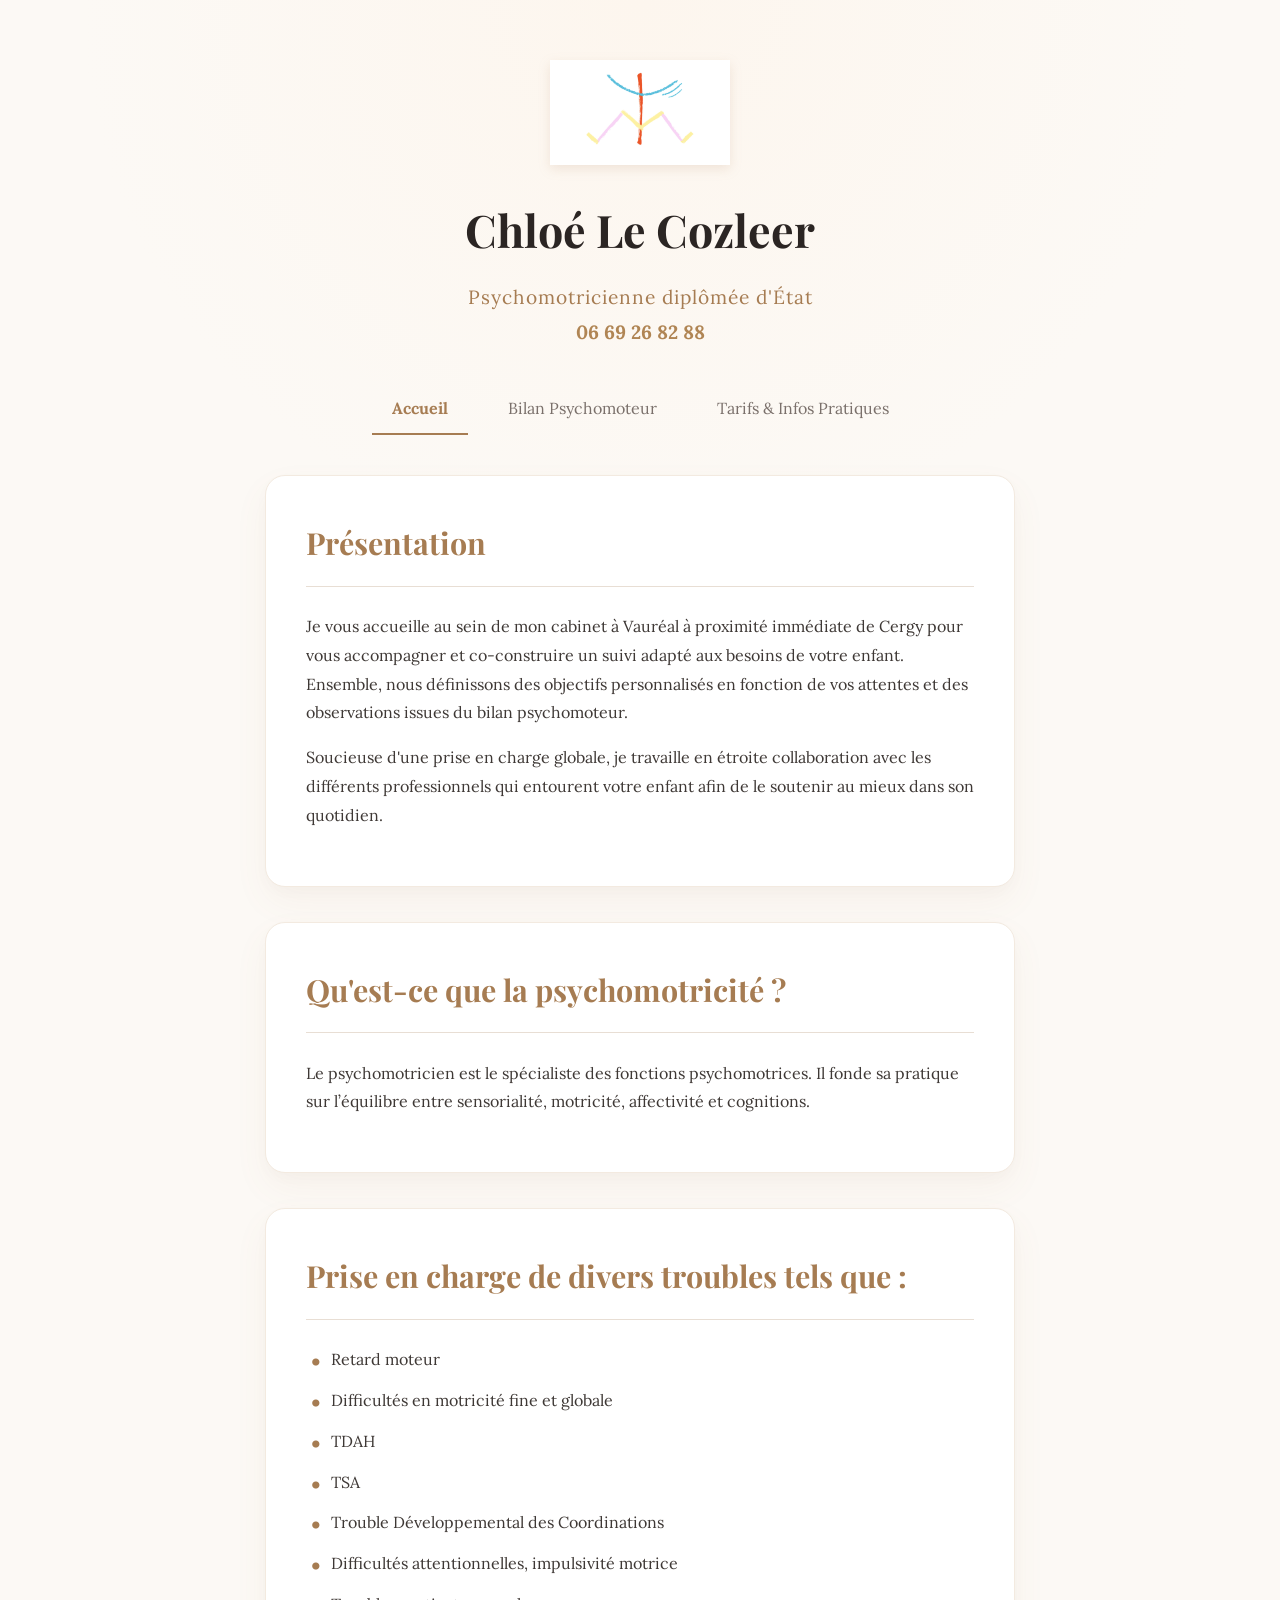
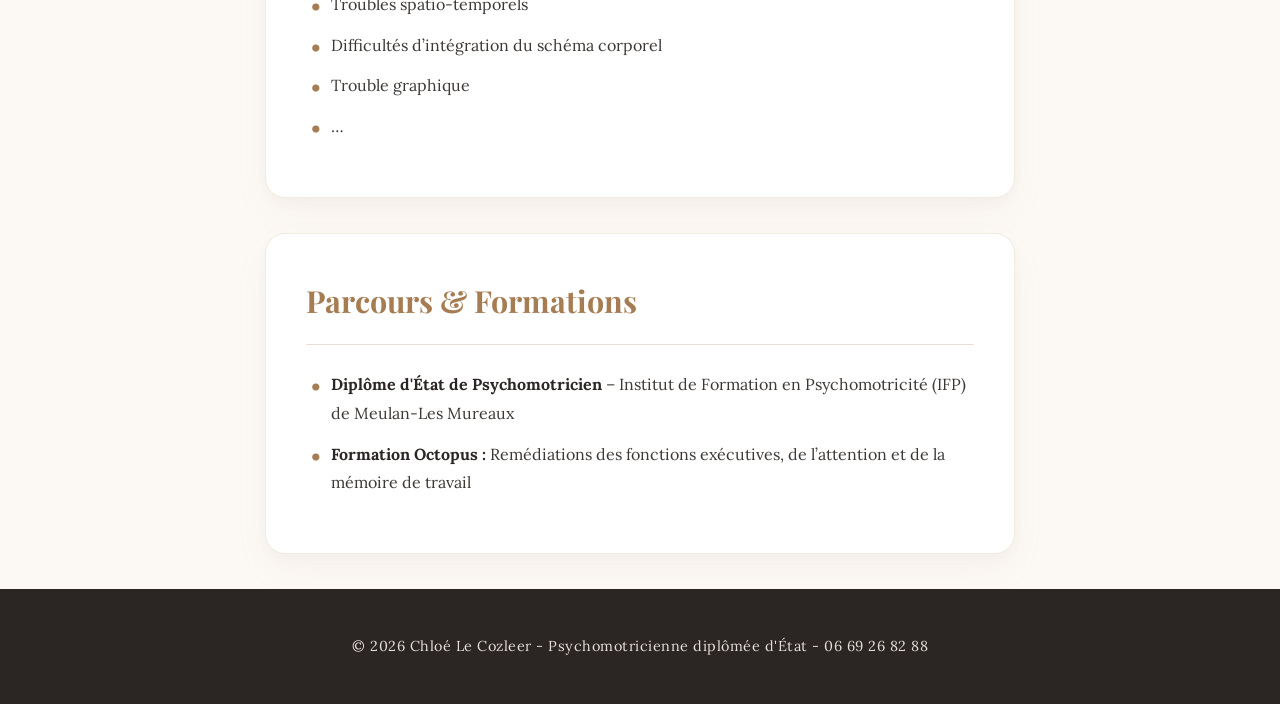
==== index.html @ 37ab1162 "Fix mise en page et couleur sous-titre marron" ====
<!DO<!DOCTYPE html>
<html lang="fr">
<head>
    <meta name="google-site-verification" content="2UbYnT7VxaIxKfIKQQqd62Ede_KK1w4dl-s7Bmy8FMI" />
    <meta charset="UTF-8">
    <meta name="viewport" content="width=device-width, initial-scale=1.0">
    <title>Chloé Le Cozleer - Psychomotricienne D.E.</title>
    <link href="https://fonts.googleapis.com/css2?family=Playfair+Display:wght@400;700&family=Lora:wght@400;700&display=swap" rel="stylesheet">
    <link rel="stylesheet" href="style.css">
</head>
<body>

    <header>
        <img src="IMG_3627.png" alt="Logo Chloé Le Cozleer" class="site-logo">
        <h1>Chloé Le Cozleer</h1>
        <p>Psychomotricienne diplômée d'État</p>
        <a href="tel:0669268288" class="telephone-lien-haut">06 69 26 82 88</a>
        
        <!-- Le menu de navigation -->
        <nav class="navigation-menu">
            <a href="index.html" class="nav-link active">Accueil</a>
            <a href="bilan.html" class="nav-link">Bilan Psychomoteur</a>
            <a href="infos.html" class="nav-link">Tarifs & Infos Pratiques</a>
        </nav>
    </header>

    <!-- Section Présentation (Bulle 1) -->
        <section id="accueil">
            <h2>Présentation</h2>
            <p>Je vous accueille au sein de mon cabinet à Vauréal à proximité immédiate de Cergy pour vous accompagner et co-construire un suivi adapté aux besoins de votre enfant. Ensemble, nous définissons des objectifs personnalisés en fonction de vos attentes et des observations issues du bilan psychomoteur.</p>
            <p>Soucieuse d'une prise en charge globale, je travaille en étroite collaboration avec les différents professionnels qui entourent votre enfant afin de le soutenir au mieux dans son quotidien.</p>
        </section>

        <!-- Section Qu'est-ce que la psychomotricité (Bulle 2) -->
        <section id="definition">
            <h2>Qu'est-ce que la psychomotricité ?</h2>
            <p>Le psychomotricien est le spécialiste des fonctions psychomotrices. Il fonde sa pratique sur l’équilibre entre sensorialité, motricité, affectivité et cognitions.</p>
            <!-- Si tu as d'autres paragraphes ici pour la définition, ils vont juste en dessous -->
        </section>

        <section id="troubles">
            <h2>Prise en charge de divers troubles tels que :</h2>
            <ul>
                <li>Retard moteur</li>
                <li>Difficultés en motricité fine et globale</li>
                <li>TDAH</li>
                <li>TSA</li>
                <li>Trouble Développemental des Coordinations</li>
                <li>Difficultés attentionnelles, impulsivité motrice</li>
                <li>Troubles spatio-temporels</li>
                <li>Difficultés d’intégration du schéma corporel</li>
                <li>Trouble graphique</li>
                <li>…</li>
            </ul>
        </section>

        <section id="formations">
            <h2>Parcours & Formations</h2>
            <ul>
                <li><strong>Diplôme d'État de Psychomotricien</strong> – Institut de Formation en Psychomotricité (IFP) de Meulan-Les Mureaux</li>
                <li><strong>Formation Octopus :</strong> Remédiations des fonctions exécutives, de l’attention et de la mémoire de travail</li>
            </ul>
        </section>
    </main>
    <footer>
        <p>© 2026 Chloé Le Cozleer - Psychomotricienne diplômée d'État - 06 69 26 82 88</p>
    </footer>

</body>
</html>
---- style.css ----
/* ==========================================================================
   CSS COMPLET ET NETTOYÉ - CHLOÉ LE COZLEER
   ========================================================================== */

/* --- 1. Style Général & Variables (Le fond et la police) --- */
body {
    font-family: 'Lora', serif; /* Police douce pour le texte */
    line-height: 1.8;
    background-color: #fcf9f5; /* Fond crème doux et chaleureux */
    color: #3e3835; /* Brun très foncé pour adoucir le noir brut */
    margin: 0;
    padding: 0;
}

/* --- 2. En-tête (Header) --- */
header {
    text-align: center;
    padding: 60px 20px 40px 20px;
    background: radial-gradient(circle at top, #fdf6ee 0%, transparent 70%); /* Léger halo lumineux */
}

.site-logo {
    max-width: 180px;
    height: auto;
    margin-bottom: 25px;
    filter: drop-shadow(0 4px 6px rgba(166, 124, 82, 0.15)); /* Ombre douce sous le logo */
}

header h1 {
    font-family: 'Playfair Display', serif; /* Police élégante pour le nom */
    margin: 0;
    color: #2b2523; /* Brun très sombre */
    font-size: 2.8em;
    font-weight: 700;
}

header p {
    margin: 10px 0 0 0;
    font-size: 1.2em;
    color: #a67c52; /* Ton terre cuite de ta carte de visite */
    font-weight: 400;
    letter-spacing: 1px;
}

/* --- 3. Menu de Navigation --- */
.navigation-menu {
    margin-top: 35px;
}

.nav-link {
    display: inline-block;
    color: #7a706b; /* Gris-brun doux */
    text-decoration: none;
    padding: 10px 20px;
    margin: 0 8px;
    font-family: 'Lora', serif;
    font-weight: normal;
    border-bottom: 2px solid transparent; /* Prépare le trait du dessous */
    transition: all 0.3s ease;
}

.nav-link:hover {
    color: #a67c52; /* Passe en terre cuite au survol */
}

.nav-link.active {
    color: #a67c52;
    font-weight: bold;
    border-bottom: 2px solid #a67c52; /* Trait terre cuite sous la page active */
}

/* --- 4. Conteneur principal (Main) --- */
main {
    max-width: 850px; /* Largeur de lecture confortable */
    margin: 0 auto 80px auto; /* Centre la page et laisse de l'espace en bas */
    padding: 0 20px;
}

/* --- 5. Sections (Les "Bulles" de contenu) --- */
section {
    background: #ffffff !important; /* Force le fond blanc de la bulle */
    padding: 40px;
    margin: 0 auto 35px auto !important; /* Centre la bulle et crée l'espace en dessous */
    border-radius: 20px;
    box-shadow: 0 15px 35px rgba(166, 124, 82, 0.06), 0 5px 15px rgba(0, 0, 0, 0.02) !important; /* Recrée l'ombre */
    border: 1px solid #f3eae0;
    max-width: 750px; /* Une largeur parfaite, ni trop large ni trop serrée */
    box-sizing: border-box;
}14


/* Style spécifique pour la section Tarifs pour la démarquer légèrement */
#tarifs {
    background-color: #fdfaf7; /* Fond très légèrement rosé/crème */
    border: 1px solid #ebdcd0;
}

h2 {
    font-family: 'Playfair Display', serif;
    color: #a67c52; /* Terre cuite pour les titres */
    border-bottom: 1px solid #e8ded4; /* Trait de séparation fin */
    padding-bottom: 15px;
    margin-top: 0;
    font-size: 1.9em;
}

/* --- 6. Personnalisation des listes (Puces élégantes) --- */
ul {
    padding-left: 15px;
}

li {
    margin-bottom: 12px;
}

/* Remplace les puces rondes noires par des points terre cuite */
section ul {
    list-style: none;
    padding-left: 0;
}

section ul li {
    position: relative;
    padding-left: 25px;
}

section ul li::before {
    content: "•"; /* Le caractère de la puce */
    color: #a67c52; /* Couleur terre cuite */
    font-size: 1.5em;
    position: absolute;
    left: 5px;
    top: -4px; /* Ajuste la hauteur de la puce */
}

/* --- 7. Page Infos Pratiques : Grid et Horaires --- */
.pratique-grid {
    display: grid;
    grid-template-columns: 1fr 1fr; /* Deux colonnes égales */
    gap: 40px;
}

/* Adaptation pour les téléphones */
@media (max-width: 600px) {
    .pratique-grid {
        grid-template-columns: 1fr; /* Une seule colonne sur mobile */
        gap: 20px;
    }
}

/* Encadré stylisé pour les horaires */
.horaires-box {
    background: #fdfbf9;
    border-left: 3px solid #a67c52; /* Trait décoratif à gauche */
    padding: 20px;
    border-radius: 0 15px 15px 0;
}

.horaires-list {
    list-style: none !important; /* Enlève les puces ici */
    padding-left: 0 !important;
    margin-top: 15px;
}

.horaires-list li {
    display: flex;
    justify-content: space-between; /* Aligne jour à gauche, heures à droite */
    padding-left: 0 !important;
    border-bottom: 1px dashed #eedfd3; /* Petite ligne pointillée */
    padding-bottom: 5px;
    font-size: 0.95em;
}

/* S'assure qu'aucune puce n'apparaît dans les horaires */
.horaires-list li::before {
    display: none !important;
}

/* --- 8. Éléments interactifs et Boutons --- */
strong {
    color: #2b2523; /* Plus sombre pour faire ressortir le gras */
}

/* Petit encadré pour l'info de paiement */
.paiement-info {
    font-size: 0.95em;
    background: #f4ece4;
    padding: 10px 15px;
    border-radius: 8px;
    display: inline-block;
}

/* Zone qui contient les deux boutons */
.action-buttons {
    text-align: center;
    margin-top: 35px;
    display: flex;
    justify-content: center;
    gap: 20px;
    flex-wrap: wrap; /* Empile les boutons sur mobile */
}

/* LE BOUTON PRINCIPAL : Liste d'attente (Plein Terre Cuite) */
.btn-attente {
    display: inline-block;
    background-color: #a67c52; /* Terre cuite de ta carte */
    color: white;
    padding: 16px 36px;
    text-decoration: none;
    border-radius: 30px;
    font-weight: bold;
    font-family: 'Lora', serif;
    box-shadow: 0 6px 20px rgba(166, 124, 82, 0.25); /* Ombre portée douce */
    transition: all 0.3s ease;
}

.btn-attente:hover {
    background-color: #8c633c; /* Plus foncé au survol */
    transform: translateY(-2px); /* Monte légèrement */
    box-shadow: 0 8px 25px rgba(166, 124, 82, 0.35); /* Ombre plus forte */
}

/* LE BOUTON SECONDAIRE : Doctolib (Contour seul) */
.btn-doctolib-secondaire {
    display: inline-block;
    background-color: transparent; /* Fond transparent */
    color: #a67c52; /* Texte terre cuite */
    border: 2px solid #a67c52; /* Bordure terre cuite */
    padding: 14px 32px; /* Un peu plus petit pour le contour */
    text-decoration: none;
    border-radius: 30px;
    font-weight: bold;
    font-family: 'Lora', serif;
    transition: all 0.3s ease;
}

.btn-doctolib-secondaire:hover {
    background-color: #fdf6ee; /* Léger fond crème au survol */
    transform: translateY(-2px);
}

/* --- 9. Pied de page (Footer) --- */
footer {
    background-color: #2b2523; /* Brun très foncé, élégant pour fermer le site */
    color: #e5deda; /* Texte clair */
    text-align: center;
    padding: 30px 20px;
    font-size: 0.9em;
    letter-spacing: 0.5px;
}/* Ce code s'applique uniquement aux écrans de moins de 768px (les téléphones) */
@media (max-width: 768px) {
    
    /* Force le site à ne pas dépasser en largeur */
    html, body {
        width: 100%;
        overflow-x: hidden;
    }

    /* Si tu as une structure en colonnes (ex: flexbox), on les empile verticalement */
    .container, .flex-container, section {
        flex-direction: column !important;
        padding: 15px !important;
    }

    /* On réduit la taille des gros titres pour qu'ils ne coupent pas */
    h1 {
        font-size: 1.8rem !important;
    }
    h2 {
        font-size: 1.5rem !important;
    }

    /* On ajuste les images pour qu'elles ne débordent pas */
    img {
        max-width: 100% !important;
        height: auto !important;
    }
}/* Retire le bleu moche de l'iPhone et applique ta propre couleur */
.telephone-lien-haut {
    color: #b08554 !important; /* Ton marron de sous-titre */
    text-decoration: none !important; /* Enlève le soulignement */
    font-size: 1.2rem; /* Aligne la taille avec tes autres sous-titres */
    font-weight: bold;
}.telephone-lien {
    color: #333333 !important; /* Ta couleur */
    text-decoration: none !important; /* Pas de soulignement */
    white-space: nowrap !important; /* 🔥 LA LIGNE MAGIQUE : Empêche le numéro de se couper en deux ! */
}
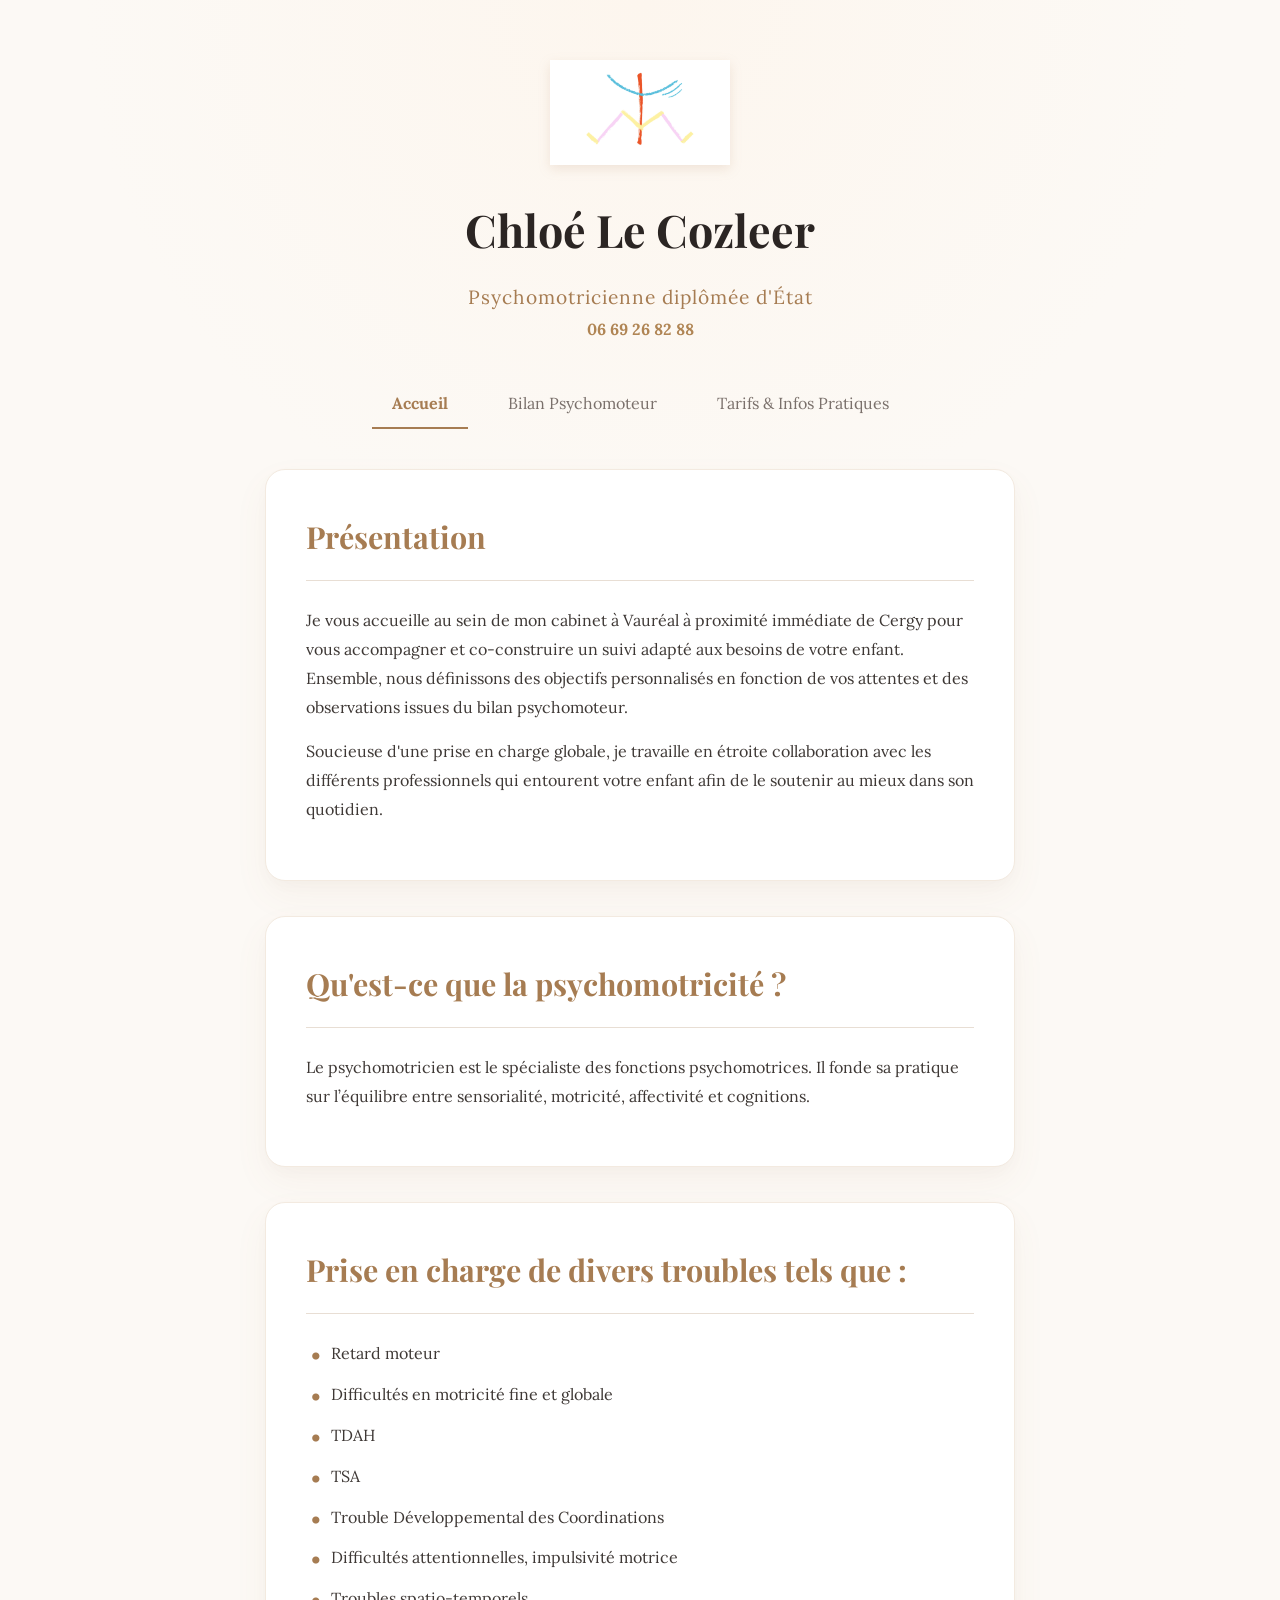
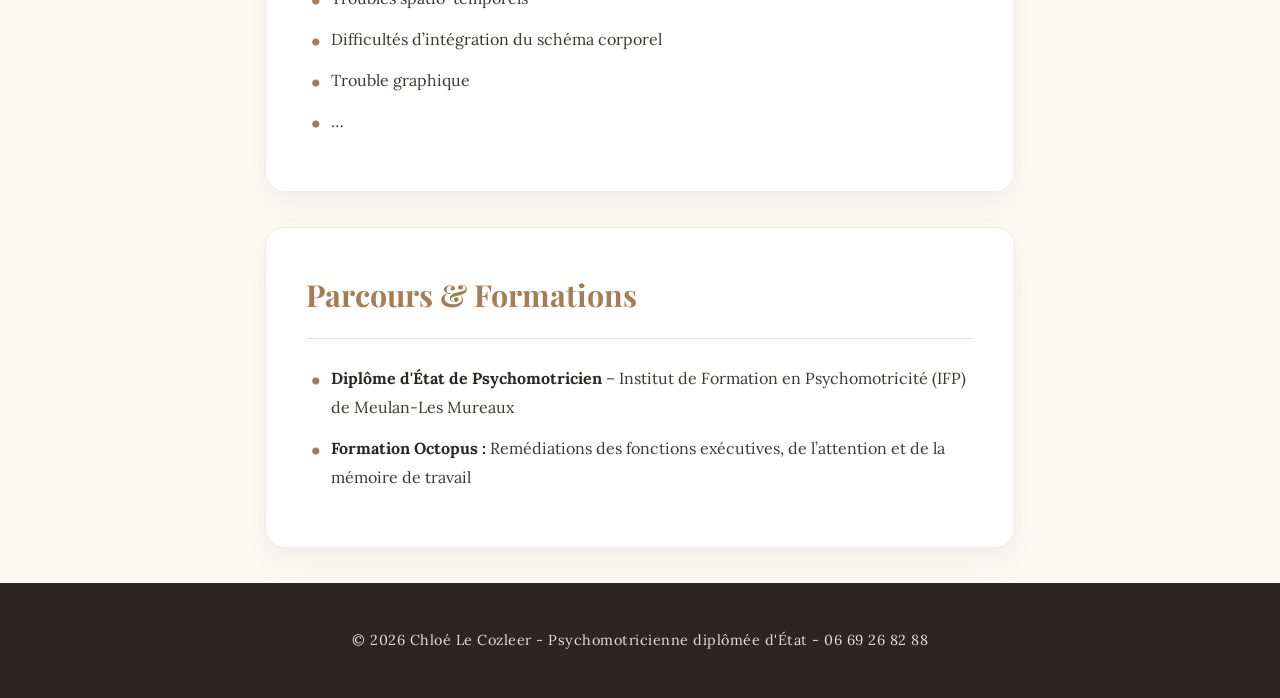
==== commit 144174a2: "Reparation design et numéros" ====
--- a/index.html
+++ b/index.html
@@ -14,7 +14,7 @@
         <img src="IMG_3627.png" alt="Logo Chloé Le Cozleer" class="site-logo">
         <h1>Chloé Le Cozleer</h1>
         <p>Psychomotricienne diplômée d'État</p>
-        <a href="tel:0669268288" class="telephone-lien-haut">06 69 26 82 88</a>
+        <a href="tel:0669268288" class="num-entete">06 69 26 82 88</a>
         
         <!-- Le menu de navigation -->
         <nav class="navigation-menu">
--- a/style.css
+++ b/style.css
@@ -276,13 +276,17 @@
         height: auto !important;
     }
 }/* Retire le bleu moche de l'iPhone et applique ta propre couleur */
-.telephone-lien-haut {
-    color: #b08554 !important; /* Ton marron de sous-titre */
-    text-decoration: none !important; /* Enlève le soulignement */
-    font-size: 1.2rem; /* Aligne la taille avec tes autres sous-titres */
-    font-weight: bold;
-}.telephone-lien {
-    color: #333333 !important; /* Ta couleur */
+/* Uniquement pour le numéro sous le titre principal */
+.num-entete {
+    color: #b08554 !important; /* Ton marron */
     text-decoration: none !important; /* Pas de soulignement */
-    white-space: nowrap !important; /* 🔥 LA LIGNE MAGIQUE : Empêche le numéro de se couper en deux ! */
+    font-weight: bold;
+}
+
+/* Uniquement pour le numéro du bas dans le texte de contact */
+.num-contact {
+    color: #333333 !important; /* Noir/Gris normal */
+    text-decoration: none !important;
+    white-space: nowrap !important; /* Empêche le numéro de se couper */
+}
 }
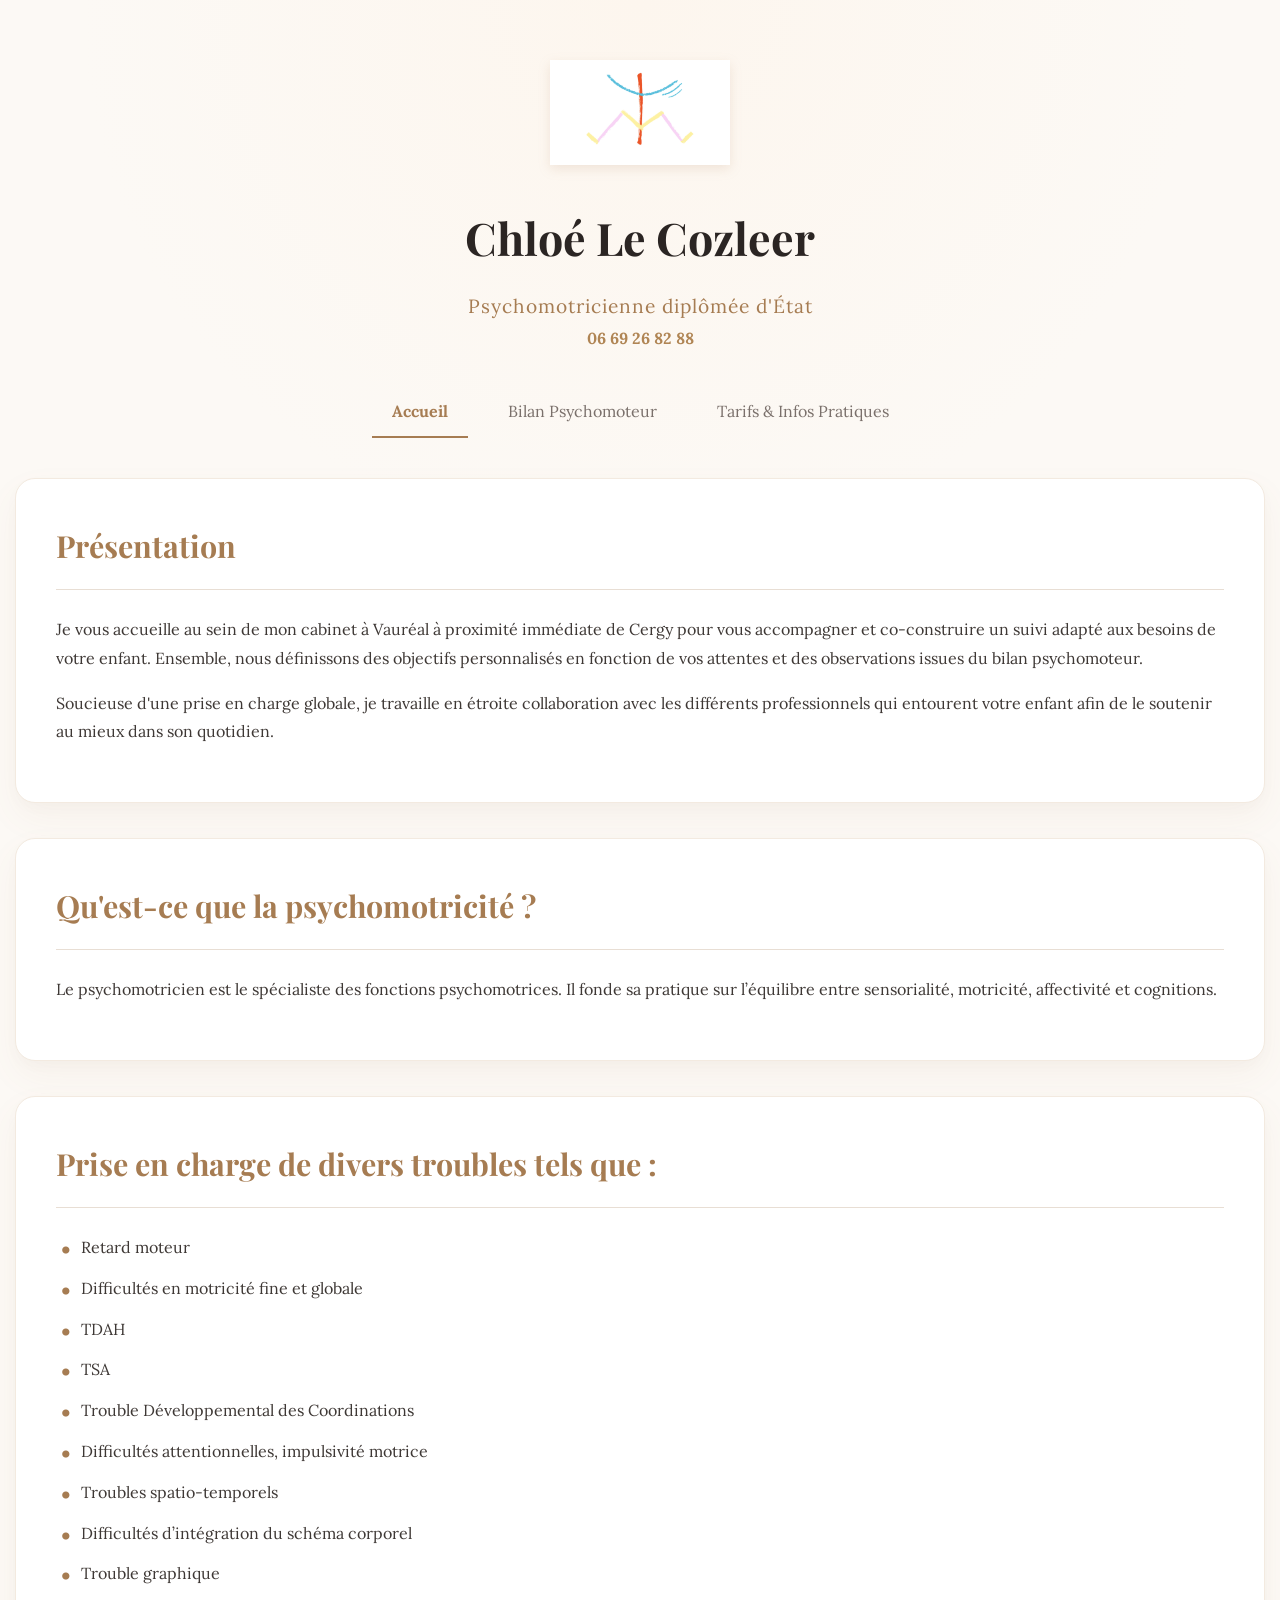
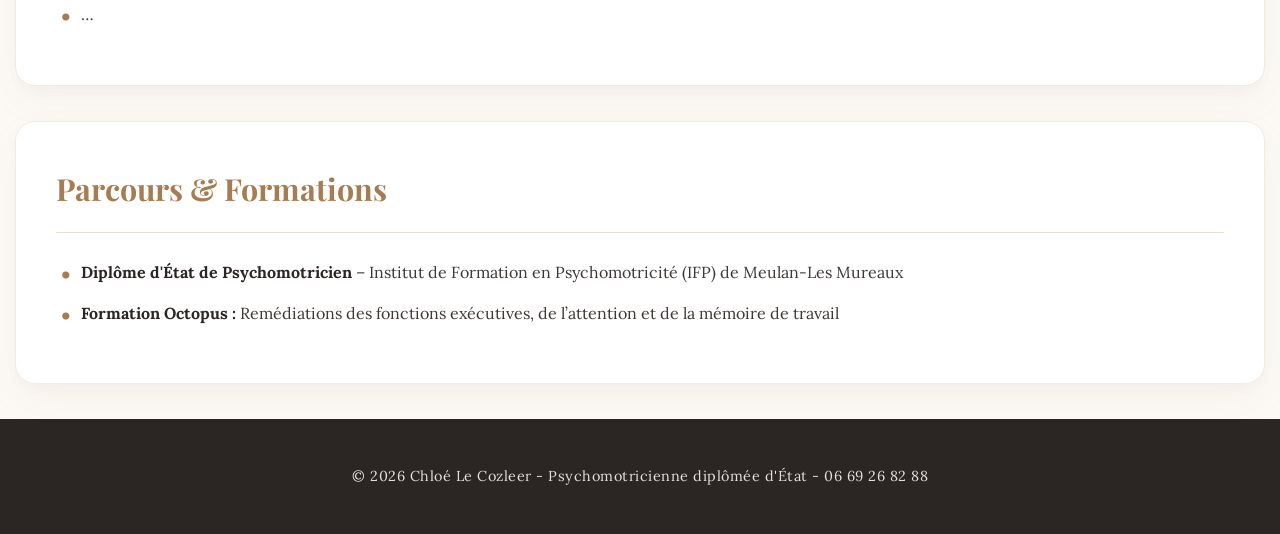
==== commit f2dd9b94: "Nettoyage et centrage complet de l'accueil" ====
--- a/index.html
+++ b/index.html
@@ -1,4 +1,4 @@
-<!DO<!DOCTYPE html>
+<!DOCTYPE html>
 <html lang="fr">
 <head>
     <meta name="google-site-verification" content="2UbYnT7VxaIxKfIKQQqd62Ede_KK1w4dl-s7Bmy8FMI" />
@@ -8,15 +8,14 @@
     <link href="https://fonts.googleapis.com/css2?family=Playfair+Display:wght@400;700&family=Lora:wght@400;700&display=swap" rel="stylesheet">
     <link rel="stylesheet" href="style.css">
 </head>
-<body>
-
+<body style="max-width: 100%; overflow-x: hidden; margin: 0; padding: 0; box-sizing: border-box;">
+    
     <header>
         <img src="IMG_3627.png" alt="Logo Chloé Le Cozleer" class="site-logo">
         <h1>Chloé Le Cozleer</h1>
         <p>Psychomotricienne diplômée d'État</p>
         <a href="tel:0669268288" class="num-entete">06 69 26 82 88</a>
         
-        <!-- Le menu de navigation -->
         <nav class="navigation-menu">
             <a href="index.html" class="nav-link active">Accueil</a>
             <a href="bilan.html" class="nav-link">Bilan Psychomoteur</a>
@@ -24,21 +23,20 @@
         </nav>
     </header>
 
-    <!-- Section Présentation (Bulle 1) -->
-        <section id="accueil">
+    <main style="width: 100%; max-width: 100%; padding: 0 15px; box-sizing: border-box; display: flex; flex-direction: column; align-items: center; margin: 0 auto;">
+
+        <section id="accueil" style="width: 100%; max-width: 100%; box-sizing: border-box;">
             <h2>Présentation</h2>
             <p>Je vous accueille au sein de mon cabinet à Vauréal à proximité immédiate de Cergy pour vous accompagner et co-construire un suivi adapté aux besoins de votre enfant. Ensemble, nous définissons des objectifs personnalisés en fonction de vos attentes et des observations issues du bilan psychomoteur.</p>
             <p>Soucieuse d'une prise en charge globale, je travaille en étroite collaboration avec les différents professionnels qui entourent votre enfant afin de le soutenir au mieux dans son quotidien.</p>
         </section>
 
-        <!-- Section Qu'est-ce que la psychomotricité (Bulle 2) -->
-        <section id="definition">
+        <section id="definition" style="width: 100%; max-width: 100%; box-sizing: border-box;">
             <h2>Qu'est-ce que la psychomotricité ?</h2>
             <p>Le psychomotricien est le spécialiste des fonctions psychomotrices. Il fonde sa pratique sur l’équilibre entre sensorialité, motricité, affectivité et cognitions.</p>
-            <!-- Si tu as d'autres paragraphes ici pour la définition, ils vont juste en dessous -->
         </section>
 
-        <section id="troubles">
+        <section id="troubles" style="width: 100%; max-width: 100%; box-sizing: border-box;">
             <h2>Prise en charge de divers troubles tels que :</h2>
             <ul>
                 <li>Retard moteur</li>
@@ -54,14 +52,16 @@
             </ul>
         </section>
 
-        <section id="formations">
+        <section id="formations" style="width: 100%; max-width: 100%; box-sizing: border-box;">
             <h2>Parcours & Formations</h2>
             <ul>
                 <li><strong>Diplôme d'État de Psychomotricien</strong> – Institut de Formation en Psychomotricité (IFP) de Meulan-Les Mureaux</li>
                 <li><strong>Formation Octopus :</strong> Remédiations des fonctions exécutives, de l’attention et de la mémoire de travail</li>
             </ul>
         </section>
+
     </main>
+
     <footer>
         <p>© 2026 Chloé Le Cozleer - Psychomotricienne diplômée d'État - 06 69 26 82 88</p>
     </footer>
--- a/style.css
+++ b/style.css
@@ -288,5 +288,27 @@
     color: #333333 !important; /* Noir/Gris normal */
     text-decoration: none !important;
     white-space: nowrap !important; /* Empêche le numéro de se couper */
+}/* Bloque la taille des gros boutons sur ordinateur */
+.liste-attente-btn, .doctolib-btn, [class*="bouton"], [class*="btn"] {
+    max-width: 350px !important; /* Empêche le bouton de dépasser cette largeur */
+    width: 100% !important; /* Permet au bouton de rester plus petit sur téléphone */
+    margin-left: auto; /* Centre le bouton si besoin */
+    margin-right: auto;
+}.num-entete {
+    color: #b08554 !important; /* Ton marron de sous-titre */
+    text-decoration: none !important; /* Enlève le soulignement */
+    font-weight: bold;
+}/* Recentrage parfait des blocs arrondis sur mobile */
+@media (max-width: 768px) {
+    /* On cible les sections ou conteneurs principaux de ton accueil */
+    section, .container, .card, div[class*="section"] {
+        width: 100% !important;
+        max-width: 100% !important;
+        margin-left: 0 !important;
+        margin-right: 0 !important;
+        padding-left: 15px !important;
+        padding-right: 15px !important;
+        box-sizing: border-box !important;
+    }
 }
 }
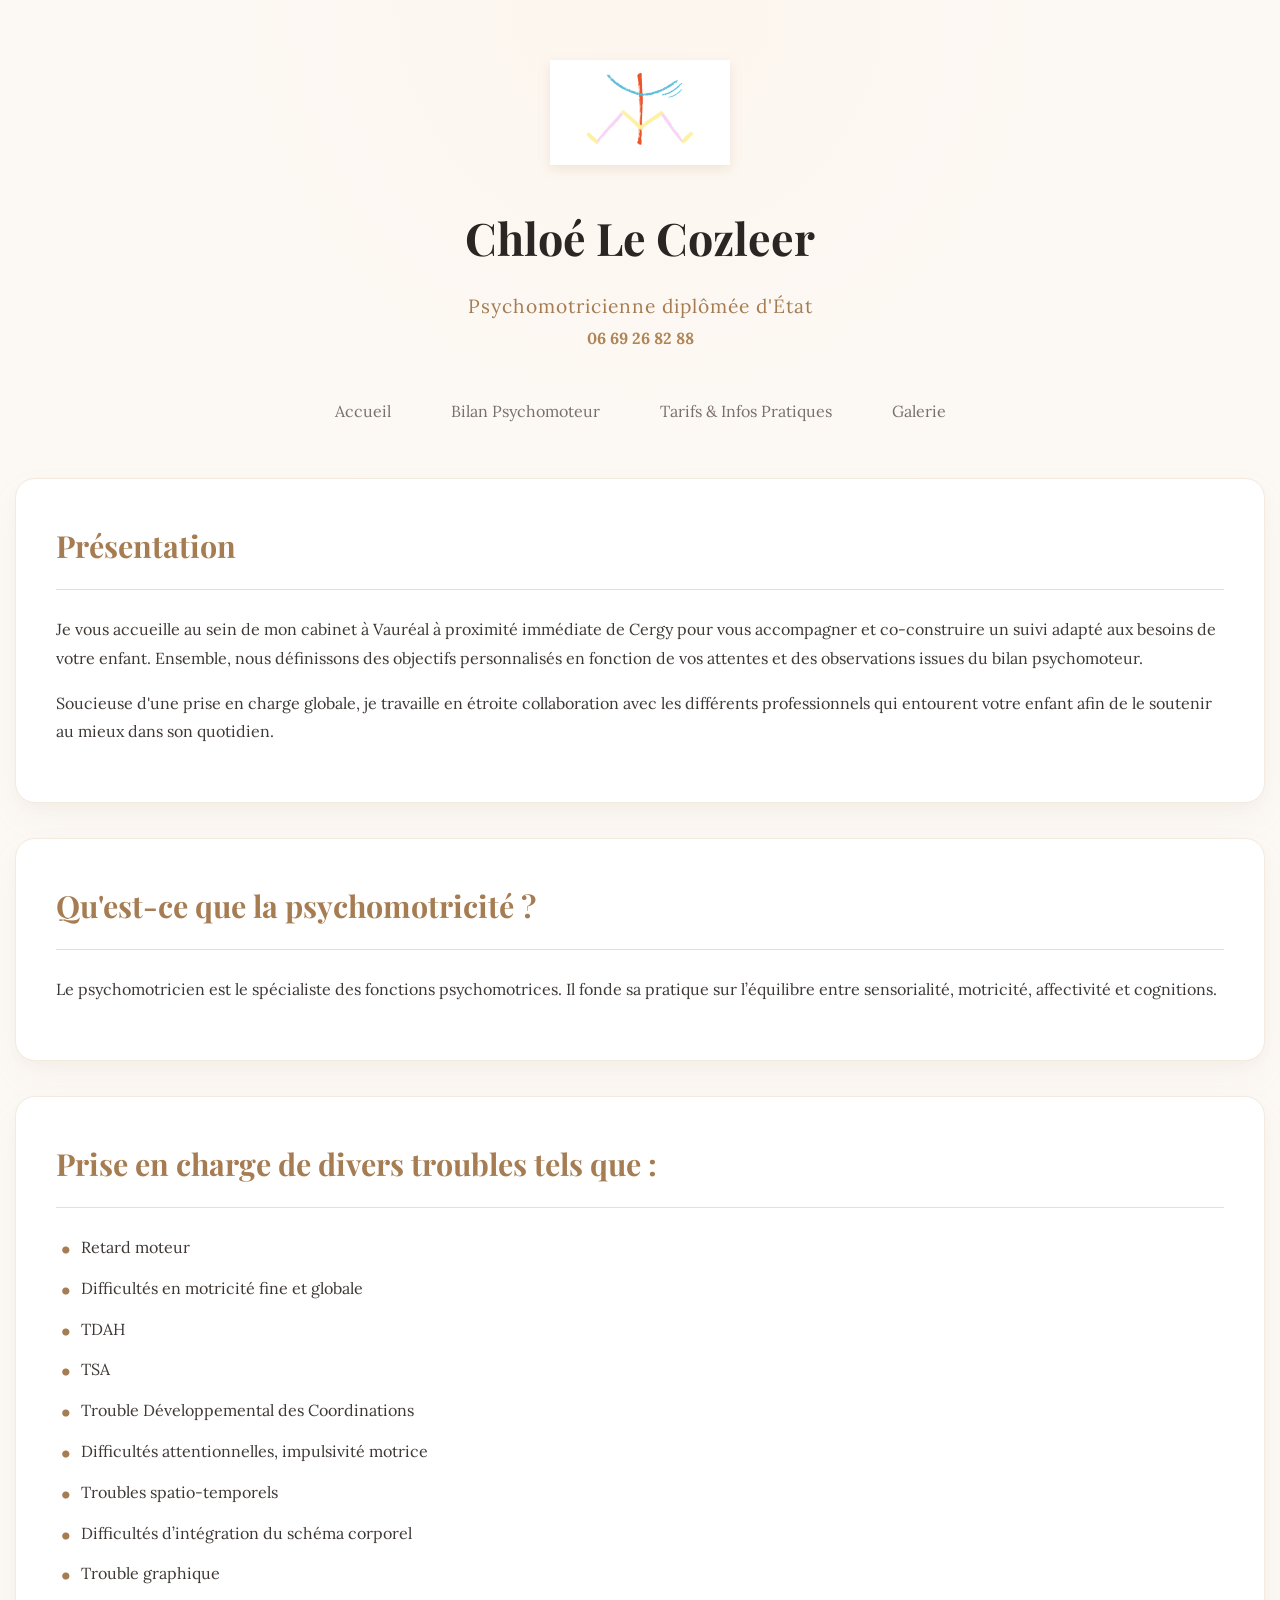
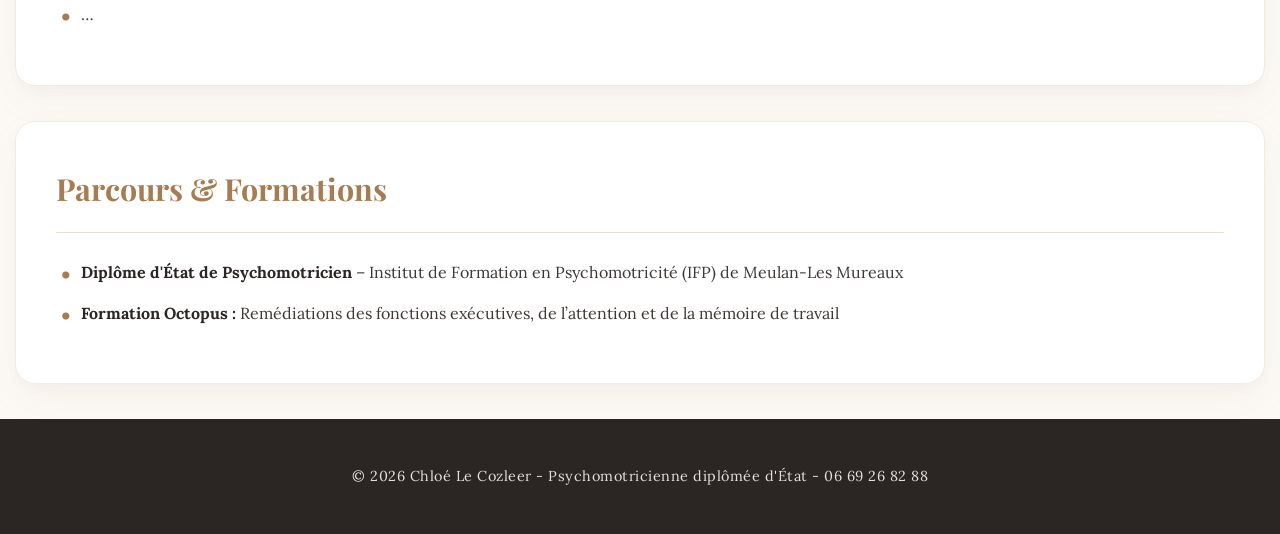
==== commit 69b6637a: "Correction noms images galerie et balises" ====
--- a/index.html
+++ b/index.html
@@ -16,11 +16,11 @@
         <p>Psychomotricienne diplômée d'État</p>
         <a href="tel:0669268288" class="num-entete">06 69 26 82 88</a>
         
-        <nav class="navigation-menu">
-            <a href="index.html" class="nav-link active">Accueil</a>
-            <a href="bilan.html" class="nav-link">Bilan Psychomoteur</a>
-            <a href="infos.html" class="nav-link">Tarifs & Infos Pratiques</a>
-        </nav>
+       <nav class="navigation-menu">
+    <a href="index.html" class="nav-link">Accueil</a>
+    <a href="bilan.html" class="nav-link">Bilan Psychomoteur</a>
+    <a href="infos.html" class="nav-link">Tarifs & Infos Pratiques</a>
+    <a href="galerie.html" class="nav-link">Galerie</a> </nav>
     </header>
 
     <main style="width: 100%; max-width: 100%; padding: 0 15px; box-sizing: border-box; display: flex; flex-direction: column; align-items: center; margin: 0 auto;">
--- a/style.css
+++ b/style.css
@@ -76,7 +76,6 @@
     padding: 0 20px;
 }
 
-/* --- 5. Sections (Les "Bulles" de contenu) --- */
 section {
     background: #ffffff !important; /* Force le fond blanc de la bulle */
     padding: 40px;
@@ -84,9 +83,19 @@
     border-radius: 20px;
     box-shadow: 0 15px 35px rgba(166, 124, 82, 0.06), 0 5px 15px rgba(0, 0, 0, 0.02) !important; /* Recrée l'ombre */
     border: 1px solid #f3eae0;
-    max-width: 750px; /* Une largeur parfaite, ni trop large ni trop serrée */
+    width: 750px; /* <--- FIXE POUR ORDINATEUR : Redevient strictement comme avant */
+    max-width: 100%; 
     box-sizing: border-box;
-}14
+}
+
+/* --- ZONE MOBILE ET TABLETTE (Uniquement pour les écrans de moins de 768px) --- */
+@media (max-width: 768px) {
+    section {
+        width: 90% !important;        /* Force la bulle à rétrécir sur téléphone */
+        padding: 20px !important;     /* Réduit le padding pour laisser de la place au texte */
+        margin: 0 auto 25px auto !important; /* Force le centrage parfait (auto gauche/droite) */
+    }
+}
 
 
 /* Style spécifique pour la section Tarifs pour la démarquer légèrement */
@@ -311,4 +320,48 @@
         box-sizing: border-box !important;
     }
 }
+}/* --- Style de la Galerie Photos --- */
+.gallery-grid {
+    display: flex;
+    flex-wrap: wrap;
+    gap: 20px;
+    justify-content: center;
+    margin-top: 20px;
+}
+
+.gallery-item {
+    background: #ffffff;
+    border: 1px solid #f3eae0;
+    border-radius: 12px;
+    padding: 10px;
+    box-shadow: 0 4px 10px rgba(0, 0, 0, 0.02);
+    width: calc(50% - 10px); /* Met 2 photos par ligne sur ordinateur */
+    max-width: 340px;
+    box-sizing: border-box;
+    text-align: center;
+}
+
+.gallery-item img {
+    width: 100%;
+    height: 220px;
+    object-fit: cover; /* Recadre proprement les photos pour qu'elles fassent toutes la même taille */
+    border-radius: 8px;
+}
+
+.photo-caption {
+    font-family: 'Lora', serif;
+    font-size: 0.95rem;
+    color: #605040;
+    margin: 10px 0 5px 0;
+}
+
+/* Version iPhone : 1 seule photo par ligne bien centrée */
+@media (max-width: 600px) {
+    .gallery-item {
+        width: 100% !important;
+        max-width: 100% !important;
+    }
+    .gallery-item img {
+        height: 200px; /* Légèrement plus bas sur mobile pour s'adapter */
+    }
 }
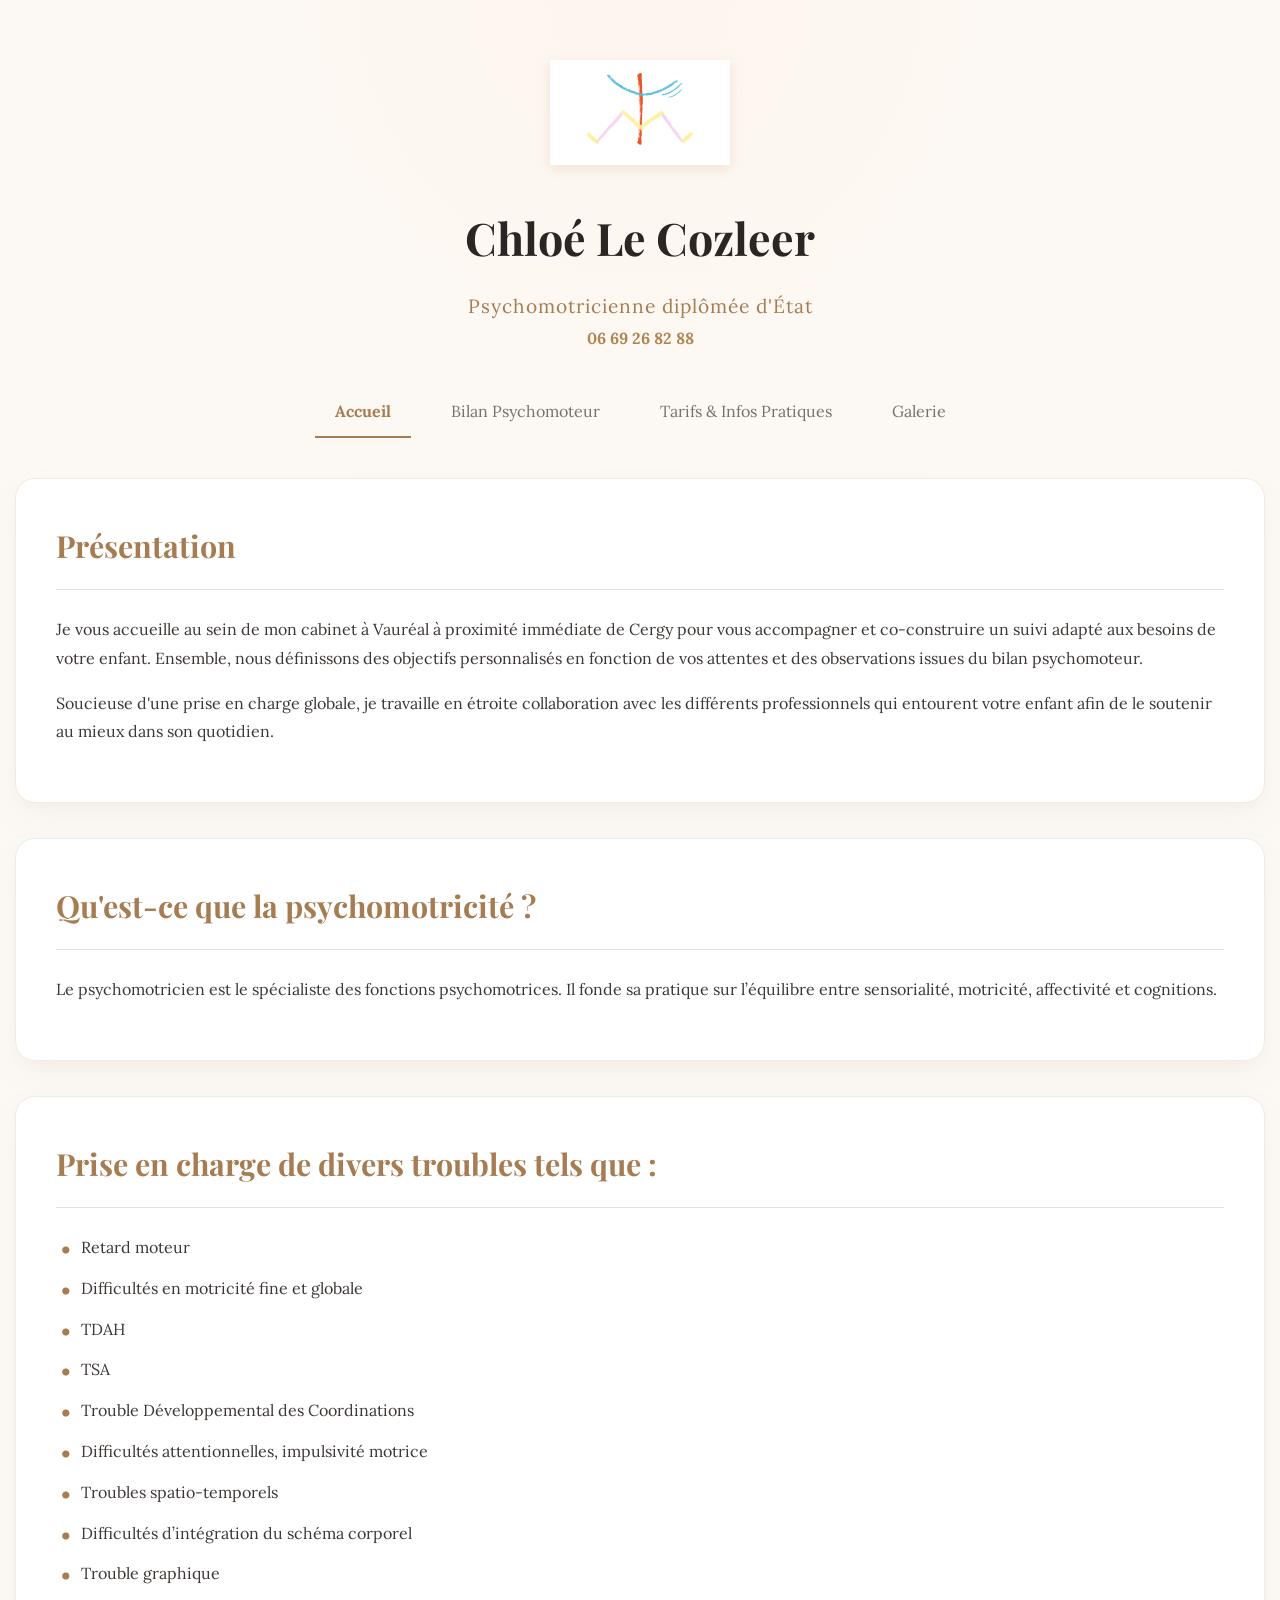
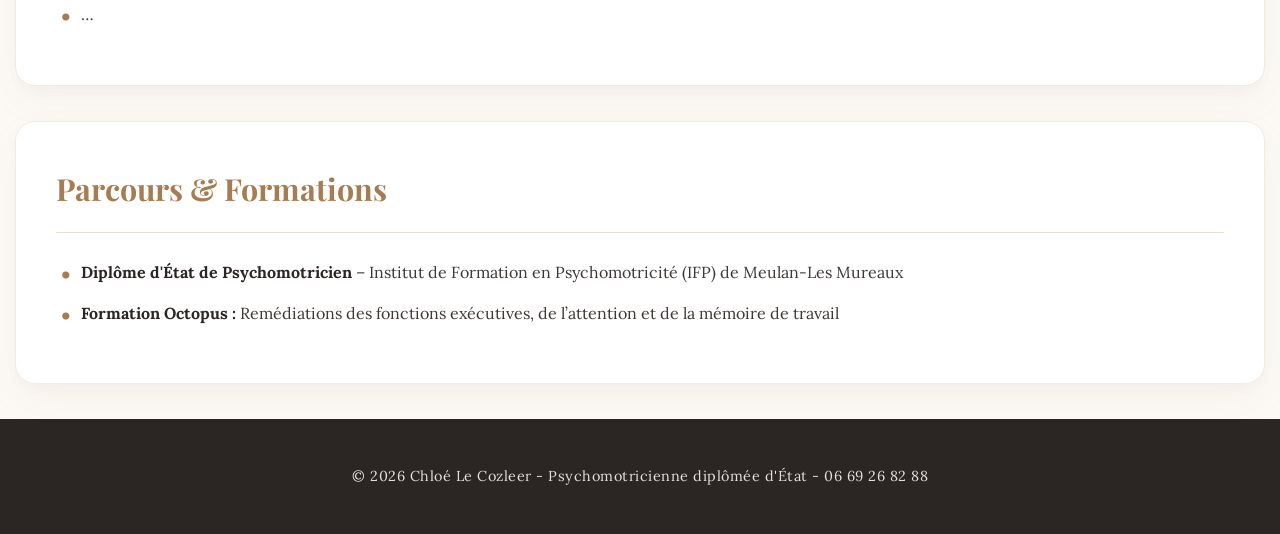
==== commit 902dd218: "Mise a jour de la classe active sur toutes les pages" ====
--- a/index.html
+++ b/index.html
@@ -17,7 +17,7 @@
         <a href="tel:0669268288" class="num-entete">06 69 26 82 88</a>
         
        <nav class="navigation-menu">
-    <a href="index.html" class="nav-link">Accueil</a>
+    <a href="index.html" class="nav-link active">Accueil</a>
     <a href="bilan.html" class="nav-link">Bilan Psychomoteur</a>
     <a href="infos.html" class="nav-link">Tarifs & Infos Pratiques</a>
     <a href="galerie.html" class="nav-link">Galerie</a> </nav>
